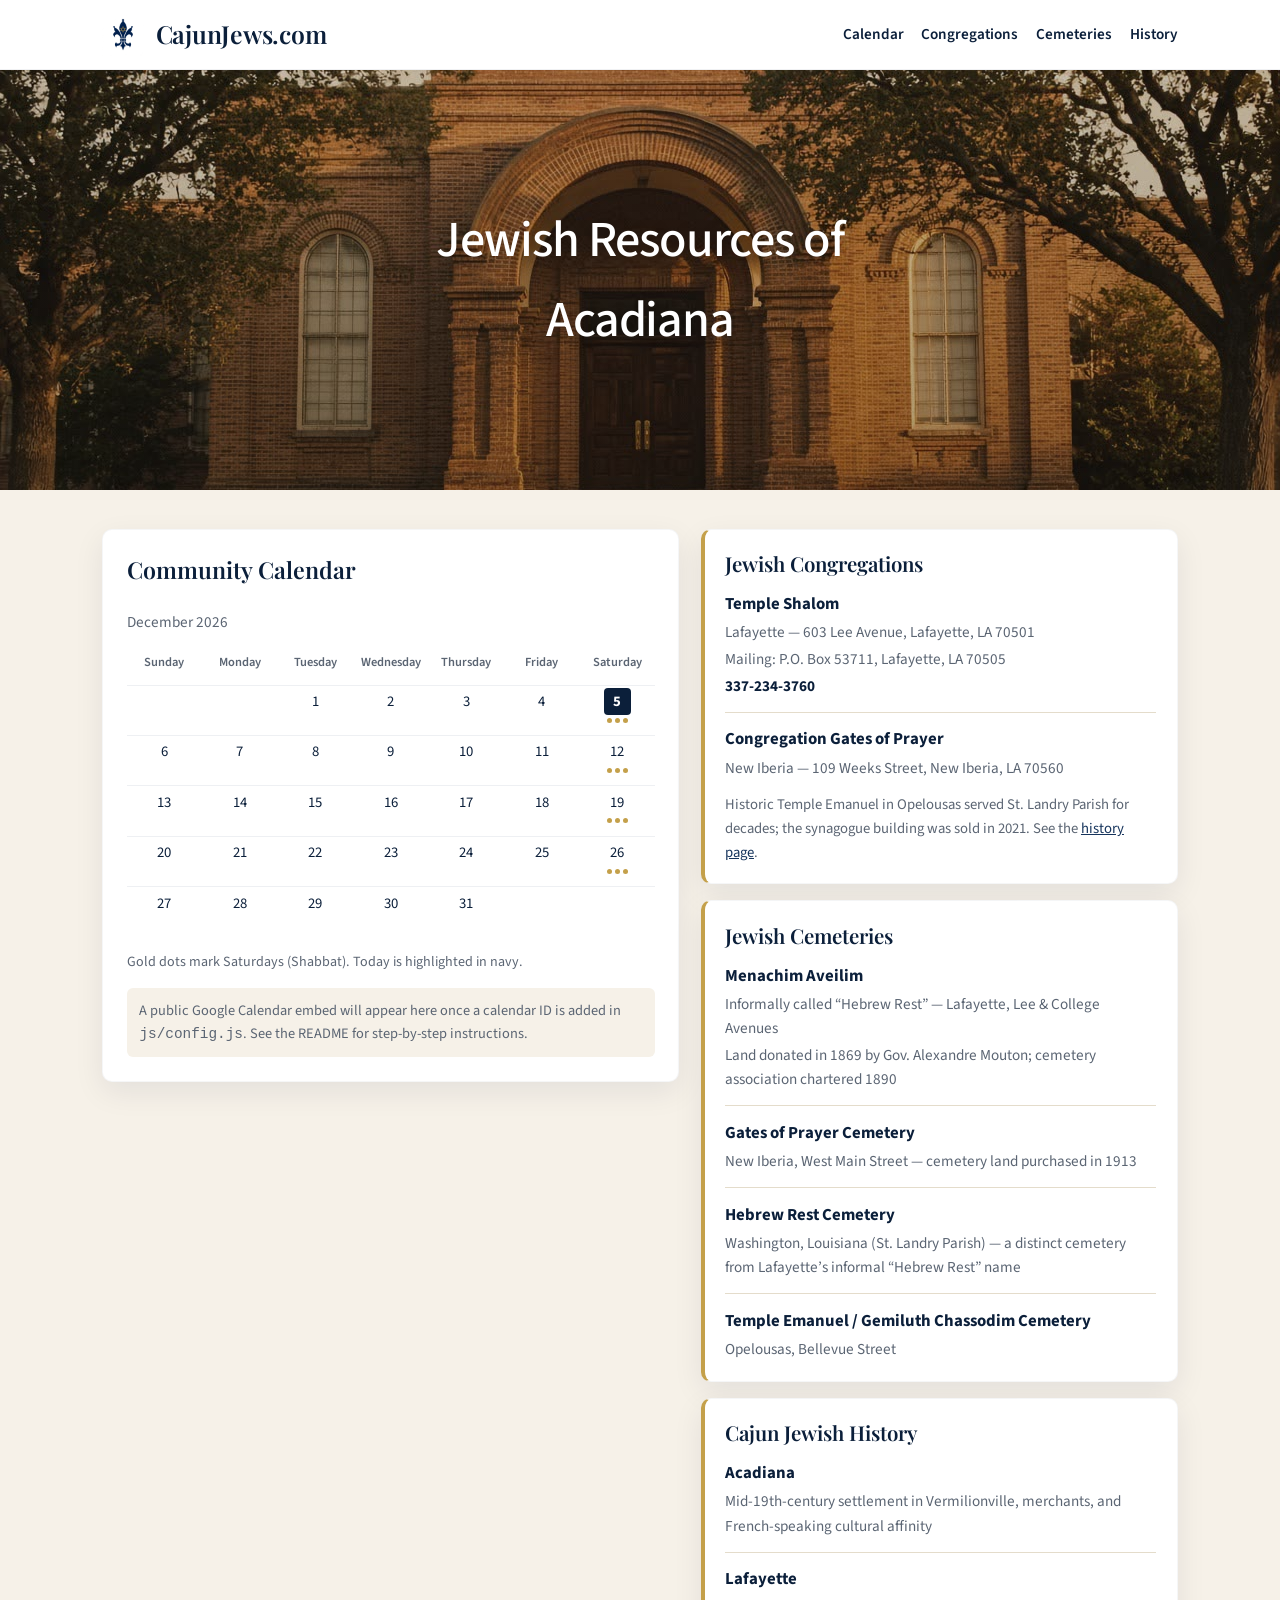
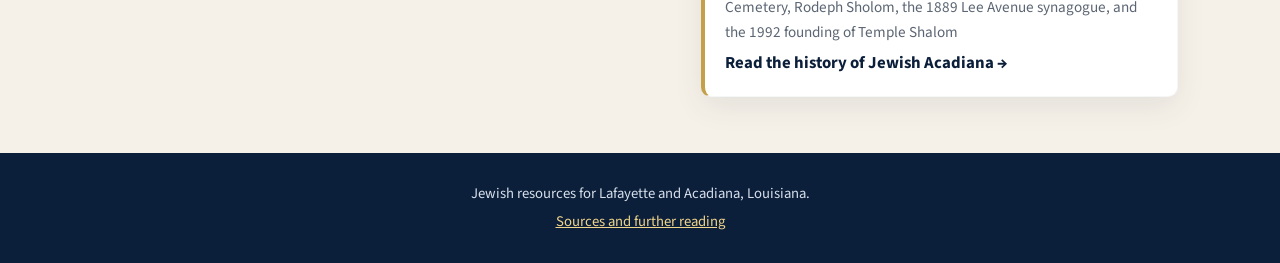
==== index.html @ 1f12e93f "Add static CajunJews.com GitHub Pages site Homepage matches the navy/gold/cream mockup with a decora" ====
<!DOCTYPE html>
<html lang="en">
<head>
  <meta charset="utf-8">
  <meta name="viewport" content="width=device-width, initial-scale=1">
  <title>CajunJews.com — Jewish Resources of Acadiana</title>
  <meta name="description" content="Jewish congregations, cemeteries, history, and community calendar for Lafayette and Acadiana, Louisiana.">
  <link rel="canonical" href="https://cajunjews.com/">
  <link rel="icon" href="assets/logo.png" type="image/png">
  <link rel="preconnect" href="https://fonts.googleapis.com">
  <link rel="preconnect" href="https://fonts.gstatic.com" crossorigin>
  <link href="https://fonts.googleapis.com/css2?family=Playfair+Display:wght@600;700&family=Source+Sans+3:ital,wght@0,400;0,600;0,700;1,400&display=swap" rel="stylesheet">
  <link rel="stylesheet" href="styles.css">
</head>
<body>
  <a class="skip-link" href="#main">Skip to content</a>

  <header class="site-header">
    <div class="header-inner">
      <a class="brand" href="index.html">
        <img src="assets/logo.png" width="42" height="42" alt="">
        <span class="brand-name">CajunJews.com</span>
      </a>
      <nav class="site-nav" aria-label="Primary">
        <a href="#calendar">Calendar</a>
        <a href="#congregations">Congregations</a>
        <a href="#cemeteries">Cemeteries</a>
        <a href="history.html">History</a>
      </nav>
    </div>
  </header>

  <section class="hero hero-home" aria-label="Jewish Resources of Acadiana">
    <h1>Jewish Resources of Acadiana</h1>
  </section>

  <main id="main" class="wrap">
    <div class="home-grid">
      <article class="card card-pad" id="calendar">
        <div class="cal-toolbar">
          <h2 id="calendar-heading">Community Calendar</h2>
        </div>
        <p class="cal-month" id="calendar-month-label"></p>
        <div id="calendar-grid"></div>
        <p class="cal-legend">Gold dots mark Saturdays (Shabbat). Today is highlighted in navy.</p>

        <p class="placeholder-note" id="calendar-placeholder-note">
          A public Google Calendar embed will appear here once a calendar ID is added in
          <code>js/config.js</code>. See the README for step-by-step instructions.
        </p>

        <div class="cal-embed" id="calendar-embed" hidden>
          <h3>Upcoming events</h3>
          <iframe
            id="calendar-iframe"
            title="Community Google Calendar"
            loading="lazy"
          ></iframe>
        </div>
      </article>

      <div class="resource-stack">
        <section class="card resource-card" id="congregations" aria-labelledby="congregations-heading">
          <h2 id="congregations-heading">Jewish Congregations</h2>
          <ul class="resource-list">
            <li>
              <a href="https://www.templeshalomlala.org/">Temple Shalom</a>
              <span class="detail">Lafayette — 603 Lee Avenue, Lafayette, LA 70501</span>
              <span class="detail">Mailing: P.O. Box 53711, Lafayette, LA 70505</span>
              <span class="detail"><a href="tel:+13372343760">337-234-3760</a></span>
            </li>
            <li>
              <span class="place">Congregation Gates of Prayer</span>
              <span class="detail">New Iberia — 109 Weeks Street, New Iberia, LA 70560</span>
            </li>
          </ul>
          <p class="note">Historic Temple Emanuel in Opelousas served St. Landry Parish for decades; the synagogue building was sold in 2021. See the <a href="history.html#opelousas">history page</a>.</p>
        </section>

        <section class="card resource-card" id="cemeteries" aria-labelledby="cemeteries-heading">
          <h2 id="cemeteries-heading">Jewish Cemeteries</h2>
          <ul class="resource-list">
            <li>
              <span class="place">Menachim Aveilim</span>
              <span class="detail">Informally called “Hebrew Rest” — Lafayette, Lee &amp; College Avenues</span>
              <span class="detail">Land donated in 1869 by Gov. Alexandre Mouton; cemetery association chartered 1890</span>
            </li>
            <li>
              <span class="place">Gates of Prayer Cemetery</span>
              <span class="detail">New Iberia, West Main Street — cemetery land purchased in 1913</span>
            </li>
            <li>
              <span class="place">Hebrew Rest Cemetery</span>
              <span class="detail">Washington, Louisiana (St. Landry Parish) — a distinct cemetery from Lafayette’s informal “Hebrew Rest” name</span>
            </li>
            <li>
              <span class="place">Temple Emanuel / Gemiluth Chassodim Cemetery</span>
              <span class="detail">Opelousas, Bellevue Street</span>
            </li>
          </ul>
        </section>

        <section class="card resource-card" id="history-card" aria-labelledby="history-heading">
          <h2 id="history-heading">Cajun Jewish History</h2>
          <ul class="resource-list">
            <li>
              <span class="place">Acadiana</span>
              <span class="detail">Mid-19th-century settlement in Vermilionville, merchants, and French-speaking cultural affinity</span>
            </li>
            <li>
              <span class="place">Lafayette</span>
              <span class="detail">Cemetery, Rodeph Sholom, the 1889 Lee Avenue synagogue, and the 1992 founding of Temple Shalom</span>
            </li>
          </ul>
          <a class="card-link" href="history.html">Read the history of Jewish Acadiana →</a>
        </section>
      </div>
    </div>
  </main>

  <footer class="site-footer">
    <p>Jewish resources for Lafayette and Acadiana, Louisiana.</p>
    <p><a href="history.html#sources">Sources and further reading</a></p>
  </footer>

  <script src="js/config.js"></script>
  <script src="js/calendar.js"></script>
</body>
</html>
---- styles.css ----
:root {
  --navy: #0b1f3a;
  --navy-deep: #071526;
  --navy-soft: #16345c;
  --gold: #c4a04a;
  --gold-deep: #a8862e;
  --cream: #f6f1e8;
  --cream-dark: #efe7d8;
  --paper: #ffffff;
  --ink: #1a2433;
  --muted: #5b6573;
  --line: #e4dccb;
  --shadow: 0 10px 30px rgba(11, 31, 58, 0.08);
  --radius: 10px;
  --header-h: 4.5rem;
  --serif: "Playfair Display", "Iowan Old Style", "Palatino Linotype", Palatino, Georgia, serif;
  --sans: "Source Sans 3", "Segoe UI", "Helvetica Neue", Helvetica, Arial, sans-serif;
}

*,
*::before,
*::after {
  box-sizing: border-box;
}

html {
  scroll-behavior: smooth;
}

@media (prefers-reduced-motion: reduce) {
  html { scroll-behavior: auto; }
  *,
  *::before,
  *::after {
    animation: none !important;
    transition: none !important;
  }
}

body {
  margin: 0;
  font-family: var(--sans);
  font-size: 1.05rem;
  line-height: 1.6;
  color: var(--ink);
  background: var(--cream);
}

img {
  max-width: 100%;
  height: auto;
}

a {
  color: var(--navy-soft);
}

a:hover {
  color: var(--gold-deep);
}

a:focus-visible,
button:focus-visible {
  outline: 3px solid var(--gold);
  outline-offset: 3px;
}

.skip-link {
  position: absolute;
  left: 0.75rem;
  top: -3rem;
  z-index: 100;
  background: var(--navy);
  color: #fff;
  padding: 0.5rem 0.85rem;
  border-radius: 4px;
}

.skip-link:focus {
  top: 0.75rem;
}

.visually-hidden {
  position: absolute;
  width: 1px;
  height: 1px;
  padding: 0;
  margin: -1px;
  overflow: hidden;
  clip: rect(0, 0, 0, 0);
  white-space: nowrap;
  border: 0;
}

/* Header */
.site-header {
  background: var(--paper);
  border-bottom: 1px solid rgba(11, 31, 58, 0.06);
}

.header-inner {
  max-width: 1120px;
  margin: 0 auto;
  padding: 0.85rem 1.4rem;
  display: flex;
  align-items: center;
  justify-content: space-between;
  gap: 1.25rem;
}

.brand {
  display: flex;
  align-items: center;
  gap: 0.7rem;
  text-decoration: none;
  color: var(--navy);
}

.brand img {
  width: 42px;
  height: 42px;
  object-fit: contain;
  display: block;
}

.brand-name {
  font-family: var(--serif);
  font-weight: 600;
  font-size: 1.55rem;
  letter-spacing: -0.01em;
  line-height: 1;
}

.site-nav {
  display: flex;
  flex-wrap: wrap;
  gap: 0.35rem 1.1rem;
}

.site-nav a {
  color: var(--navy);
  text-decoration: none;
  font-size: 0.95rem;
  font-weight: 600;
}

.site-nav a:hover,
.site-nav a[aria-current="page"] {
  color: var(--gold-deep);
}

/* Hero */
.hero {
  position: relative;
  min-height: clamp(260px, 42vw, 420px);
  display: grid;
  place-items: center;
  background:
    linear-gradient(180deg, rgba(11, 31, 58, 0.28), rgba(11, 31, 58, 0.38)),
    var(--navy) center / cover no-repeat;
  color: #fff;
  text-align: center;
  padding: 3.5rem 1.25rem;
}

.hero-home {
  background-image:
    linear-gradient(180deg, rgba(20, 16, 10, 0.22), rgba(20, 16, 10, 0.34)),
    url("assets/hero.jpg");
  background-position: center 62%;
  background-size: cover;
}

.hero h1 {
  margin: 0;
  font-family: var(--sans);
  font-weight: 500;
  font-size: clamp(1.85rem, 4.4vw, 3.15rem);
  letter-spacing: -0.02em;
  text-shadow: 0 2px 16px rgba(0, 0, 0, 0.28);
  max-width: 18ch;
}

.hero-kicker {
  margin: 0 0 0.55rem;
  font-size: 0.82rem;
  letter-spacing: 0.16em;
  text-transform: uppercase;
  color: #f3e6c4;
}

/* Layout */
.wrap {
  max-width: 1120px;
  margin: 0 auto;
  padding: 2.4rem 1.4rem 3.5rem;
}

.home-grid {
  display: grid;
  grid-template-columns: minmax(0, 1.15fr) minmax(0, 0.95fr);
  gap: 1.35rem;
  align-items: start;
}

.card {
  background: var(--paper);
  border-radius: var(--radius);
  box-shadow: var(--shadow);
  border: 1px solid rgba(11, 31, 58, 0.04);
}

.card-pad {
  padding: 1.35rem 1.45rem 1.5rem;
}

.resource-card {
  padding: 1.15rem 1.3rem 1.2rem 1.25rem;
  border-left: 4px solid var(--gold);
}

.resource-stack {
  display: grid;
  gap: 1rem;
}

.card h2 {
  margin: 0 0 1rem;
  font-family: var(--serif);
  font-size: 1.45rem;
  font-weight: 600;
  color: var(--navy);
}

.resource-card h2 {
  margin-bottom: 0.65rem;
  font-size: 1.28rem;
}

.resource-list {
  list-style: none;
  margin: 0;
  padding: 0;
}

.resource-list > li + li {
  margin-top: 0.85rem;
  padding-top: 0.85rem;
  border-top: 1px solid var(--line);
}

.resource-list a {
  color: var(--navy);
  font-weight: 700;
  text-decoration: none;
}

.resource-list a:hover {
  color: var(--gold-deep);
  text-decoration: underline;
}

.place {
  font-weight: 700;
  color: var(--navy);
}

.detail {
  display: block;
  color: var(--muted);
  font-size: 0.95rem;
  margin-top: 0.15rem;
}

.note {
  margin: 0.85rem 0 0;
  color: var(--muted);
  font-size: 0.92rem;
}

.card-link {
  display: inline-block;
  margin-top: 0.35rem;
  font-weight: 700;
  color: var(--navy);
  text-decoration: none;
}

.card-link:hover {
  color: var(--gold-deep);
  text-decoration: underline;
}

/* Calendar */
.cal-toolbar {
  display: flex;
  align-items: baseline;
  justify-content: space-between;
  gap: 1rem;
  margin-bottom: 0.35rem;
}

.cal-month {
  margin: 0 0 0.85rem;
  color: var(--muted);
  font-size: 0.95rem;
}

.cal-grid {
  width: 100%;
  border-collapse: collapse;
  table-layout: fixed;
}

.cal-grid th {
  font-weight: 600;
  font-size: 0.78rem;
  color: var(--muted);
  padding: 0.35rem 0 0.7rem;
  text-align: center;
}

.cal-day-short {
  display: none;
}

.cal-grid td {
  height: 3.15rem;
  vertical-align: top;
  text-align: center;
  padding: 0.15rem 0.1rem 0.35rem;
  border-top: 1px solid #eef0f3;
}

.cal-num {
  display: inline-flex;
  align-items: center;
  justify-content: center;
  min-width: 1.7rem;
  height: 1.7rem;
  border-radius: 4px;
  font-size: 0.92rem;
  color: var(--navy);
}

.is-today .cal-num {
  background: var(--navy);
  color: #fff;
  font-weight: 700;
}

.cal-dots {
  display: flex;
  justify-content: center;
  gap: 3px;
  margin-top: 0.15rem;
}

.cal-dots i {
  width: 5px;
  height: 5px;
  border-radius: 50%;
  background: var(--gold);
  display: block;
}

.cal-legend {
  margin: 0.85rem 0 0;
  font-size: 0.88rem;
  color: var(--muted);
}

.cal-embed {
  margin-top: 1.1rem;
  border-top: 1px solid var(--line);
  padding-top: 1rem;
}

.cal-embed h3 {
  margin: 0 0 0.65rem;
  font-size: 1rem;
  color: var(--navy);
}

.cal-embed iframe {
  width: 100%;
  min-height: 420px;
  border: 0;
  border-radius: 8px;
  background: #fff;
}

.placeholder-note {
  margin: 0.9rem 0 0;
  padding: 0.7rem 0.8rem;
  background: var(--cream);
  border-radius: 6px;
  color: var(--muted);
  font-size: 0.9rem;
}

/* History article */
.article {
  background: var(--paper);
  border-radius: var(--radius);
  box-shadow: var(--shadow);
  padding: clamp(1.4rem, 3vw, 2.4rem) clamp(1.3rem, 4vw, 2.8rem);
}

.article h2 {
  font-family: var(--serif);
  color: var(--navy);
  font-size: 1.55rem;
  margin: 2rem 0 0.7rem;
}

.article h2:first-child {
  margin-top: 0;
}

.article h3 {
  color: var(--navy);
  font-size: 1.15rem;
  margin: 1.4rem 0 0.45rem;
}

.article p,
.article li {
  color: #2a3340;
}

.article ul {
  padding-left: 1.2rem;
}

.lede {
  font-size: 1.18rem;
  color: var(--navy);
}

.sources {
  margin-top: 2.2rem;
  padding-top: 1.2rem;
  border-top: 1px solid var(--line);
}

ol.sources,
.sources ol {
  padding-left: 1.2rem;
}

.sources a {
  overflow-wrap: anywhere;
}

.discrepancy {
  background: var(--cream);
  border-left: 4px solid var(--gold);
  padding: 0.85rem 1rem;
  margin: 1.1rem 0;
}

/* Footer */
.site-footer {
  background: var(--navy);
  color: #d7deea;
  padding: 1.6rem 1.4rem;
  text-align: center;
  font-size: 0.92rem;
}

.site-footer p {
  margin: 0.25rem 0;
}

.site-footer a {
  color: #f0d48a;
}

/* 404 */
.simple-page {
  min-height: 50vh;
  display: grid;
  place-items: center;
  text-align: center;
  padding: 3rem 1.4rem;
}

.simple-page h1 {
  font-family: var(--serif);
  color: var(--navy);
}

@media (max-width: 860px) {
  .home-grid {
    grid-template-columns: 1fr;
  }

  .header-inner {
    flex-direction: column;
    align-items: flex-start;
  }

  .brand-name {
    font-size: 1.4rem;
  }

  .hero {
    min-height: 240px;
    padding: 2.6rem 1rem;
  }
}

@media (max-width: 720px) {
  .cal-day-full {
    display: none;
  }

  .cal-day-short {
    display: inline;
  }
}

@media (max-width: 520px) {
  .cal-grid td {
    height: 2.7rem;
  }

  .cal-num {
    min-width: 1.45rem;
    height: 1.45rem;
    font-size: 0.82rem;
  }

  .resource-card,
  .card-pad {
    padding-left: 1rem;
    padding-right: 1rem;
  }
}
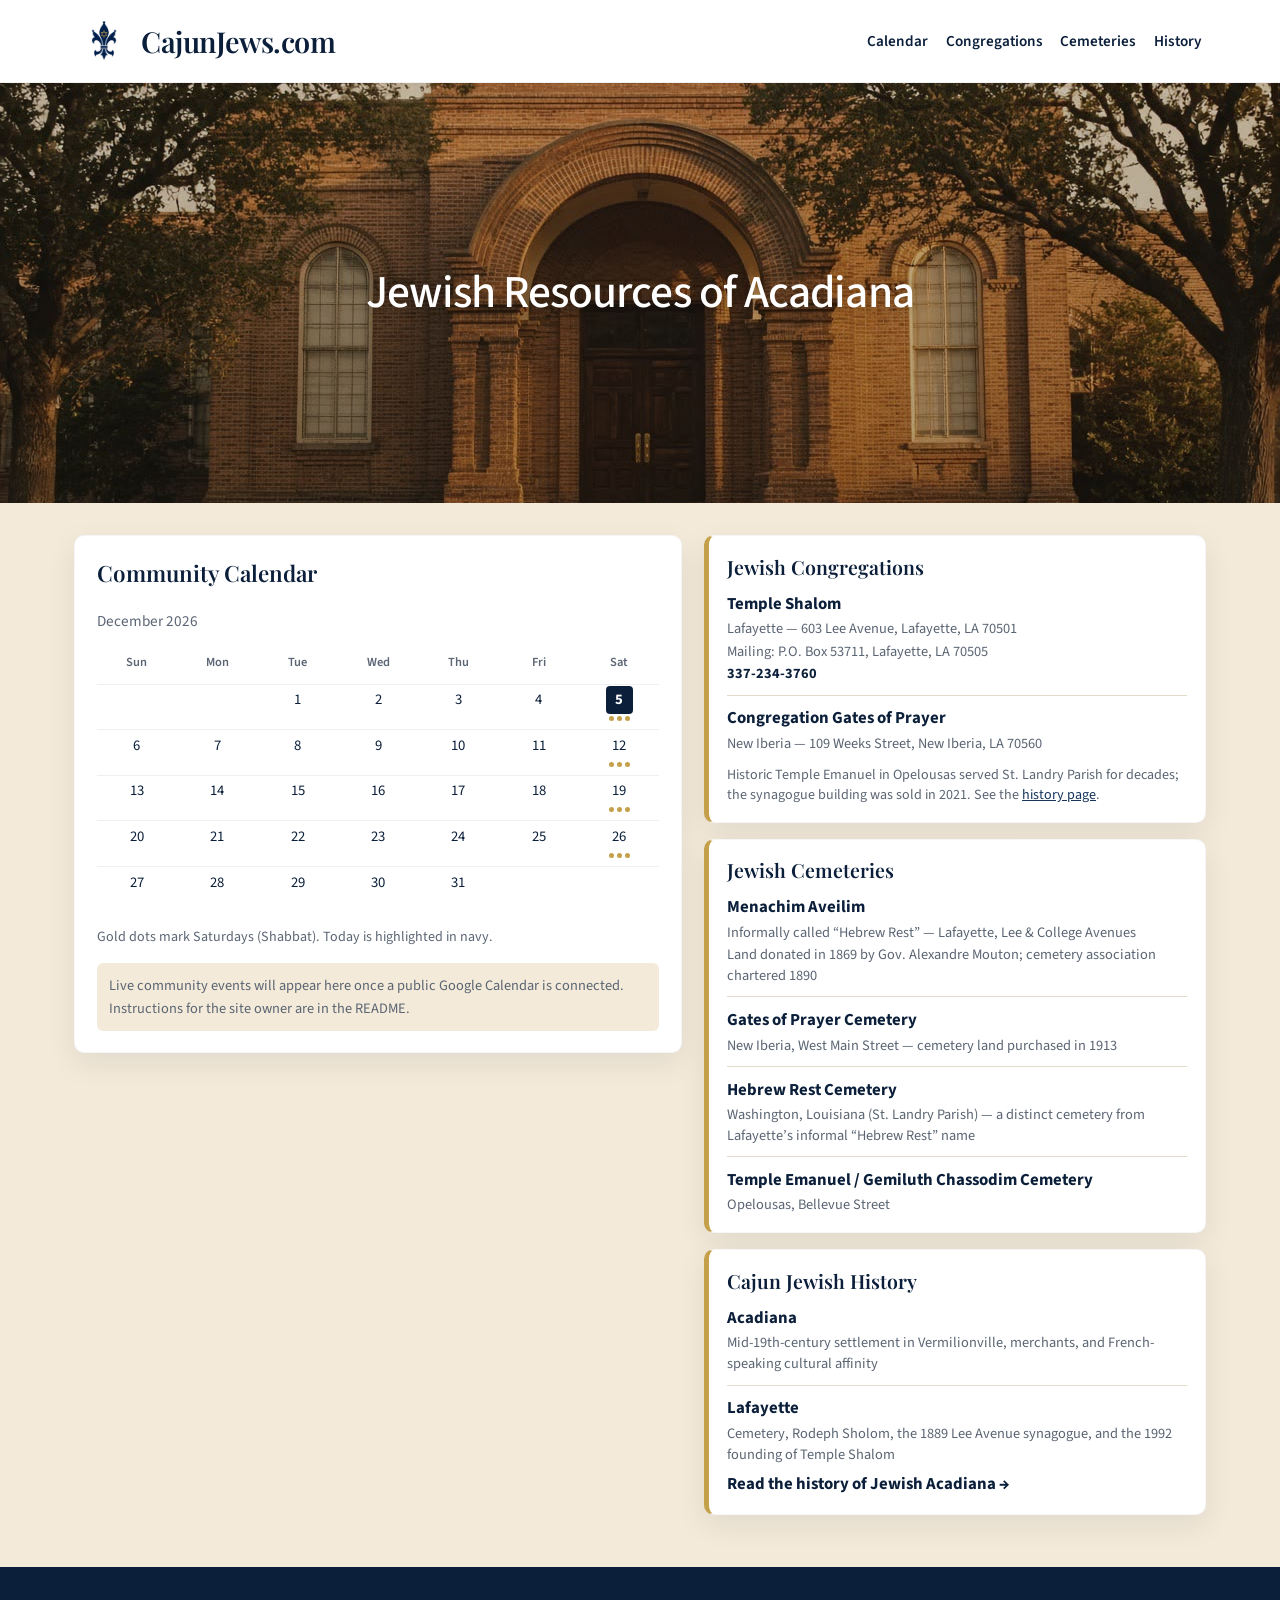
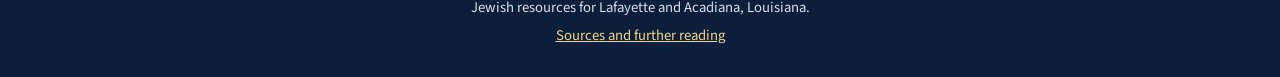
==== commit 650159f6: "Tighten homepage layout to match the mockup more closely Keep the hero title on one line, enlarge th" ====
--- a/index.html
+++ b/index.html
@@ -18,7 +18,7 @@
   <header class="site-header">
     <div class="header-inner">
       <a class="brand" href="index.html">
-        <img src="assets/logo.png" width="42" height="42" alt="">
+        <img src="assets/logo.png" width="52" height="52" alt="">
         <span class="brand-name">CajunJews.com</span>
       </a>
       <nav class="site-nav" aria-label="Primary">
@@ -45,8 +45,8 @@
         <p class="cal-legend">Gold dots mark Saturdays (Shabbat). Today is highlighted in navy.</p>
 
         <p class="placeholder-note" id="calendar-placeholder-note">
-          A public Google Calendar embed will appear here once a calendar ID is added in
-          <code>js/config.js</code>. See the README for step-by-step instructions.
+          Live community events will appear here once a public Google Calendar is connected.
+          Instructions for the site owner are in the README.
         </p>
 
         <div class="cal-embed" id="calendar-embed" hidden>
--- a/styles.css
+++ b/styles.css
@@ -4,8 +4,8 @@
   --navy-soft: #16345c;
   --gold: #c4a04a;
   --gold-deep: #a8862e;
-  --cream: #f6f1e8;
-  --cream-dark: #efe7d8;
+  --cream: #f3ead9;
+  --cream-dark: #e8dcc6;
   --paper: #ffffff;
   --ink: #1a2433;
   --muted: #5b6573;
@@ -99,9 +99,9 @@
 }
 
 .header-inner {
-  max-width: 1120px;
+  max-width: 1180px;
   margin: 0 auto;
-  padding: 0.85rem 1.4rem;
+  padding: 0.95rem 1.75rem;
   display: flex;
   align-items: center;
   justify-content: space-between;
@@ -117,8 +117,8 @@
 }
 
 .brand img {
-  width: 42px;
-  height: 42px;
+  width: 52px;
+  height: 52px;
   object-fit: contain;
   display: block;
 }
@@ -126,8 +126,8 @@
 .brand-name {
   font-family: var(--serif);
   font-weight: 600;
-  font-size: 1.55rem;
-  letter-spacing: -0.01em;
+  font-size: 1.8rem;
+  letter-spacing: -0.015em;
   line-height: 1;
 }
 
@@ -175,10 +175,13 @@
   margin: 0;
   font-family: var(--sans);
   font-weight: 500;
-  font-size: clamp(1.85rem, 4.4vw, 3.15rem);
+  font-size: clamp(1.7rem, 4vw, 2.85rem);
   letter-spacing: -0.02em;
   text-shadow: 0 2px 16px rgba(0, 0, 0, 0.28);
-  max-width: 18ch;
+}
+
+.hero-home h1 {
+  white-space: nowrap;
 }
 
 .hero-kicker {
@@ -191,9 +194,9 @@
 
 /* Layout */
 .wrap {
-  max-width: 1120px;
+  max-width: 1180px;
   margin: 0 auto;
-  padding: 2.4rem 1.4rem 3.5rem;
+  padding: 2rem 1.5rem 3.25rem;
 }
 
 .home-grid {
@@ -211,12 +214,12 @@
 }
 
 .card-pad {
-  padding: 1.35rem 1.45rem 1.5rem;
+  padding: 1.2rem 1.35rem 1.3rem;
 }
 
 .resource-card {
-  padding: 1.15rem 1.3rem 1.2rem 1.25rem;
-  border-left: 4px solid var(--gold);
+  padding: 0.95rem 1.15rem 1rem 1.15rem;
+  border-left: 5px solid var(--gold);
 }
 
 .resource-stack {
@@ -225,16 +228,16 @@
 }
 
 .card h2 {
-  margin: 0 0 1rem;
+  margin: 0 0 0.75rem;
   font-family: var(--serif);
-  font-size: 1.45rem;
+  font-size: 1.4rem;
   font-weight: 600;
   color: var(--navy);
 }
 
 .resource-card h2 {
-  margin-bottom: 0.65rem;
-  font-size: 1.28rem;
+  margin-bottom: 0.5rem;
+  font-size: 1.22rem;
 }
 
 .resource-list {
@@ -244,8 +247,8 @@
 }
 
 .resource-list > li + li {
-  margin-top: 0.85rem;
-  padding-top: 0.85rem;
+  margin-top: 0.6rem;
+  padding-top: 0.6rem;
   border-top: 1px solid var(--line);
 }
 
@@ -268,14 +271,16 @@
 .detail {
   display: block;
   color: var(--muted);
-  font-size: 0.95rem;
-  margin-top: 0.15rem;
+  font-size: 0.9rem;
+  line-height: 1.45;
+  margin-top: 0.1rem;
 }
 
 .note {
-  margin: 0.85rem 0 0;
+  margin: 0.65rem 0 0;
   color: var(--muted);
-  font-size: 0.92rem;
+  font-size: 0.88rem;
+  line-height: 1.45;
 }
 
 .card-link {
@@ -325,10 +330,10 @@
 }
 
 .cal-grid td {
-  height: 3.15rem;
+  height: 2.85rem;
   vertical-align: top;
   text-align: center;
-  padding: 0.15rem 0.1rem 0.35rem;
+  padding: 0.1rem 0.08rem 0.28rem;
   border-top: 1px solid #eef0f3;
 }
 
@@ -509,6 +514,10 @@
     min-height: 240px;
     padding: 2.6rem 1rem;
   }
+
+  .hero-home h1 {
+    white-space: normal;
+  }
 }
 
 @media (max-width: 720px) {
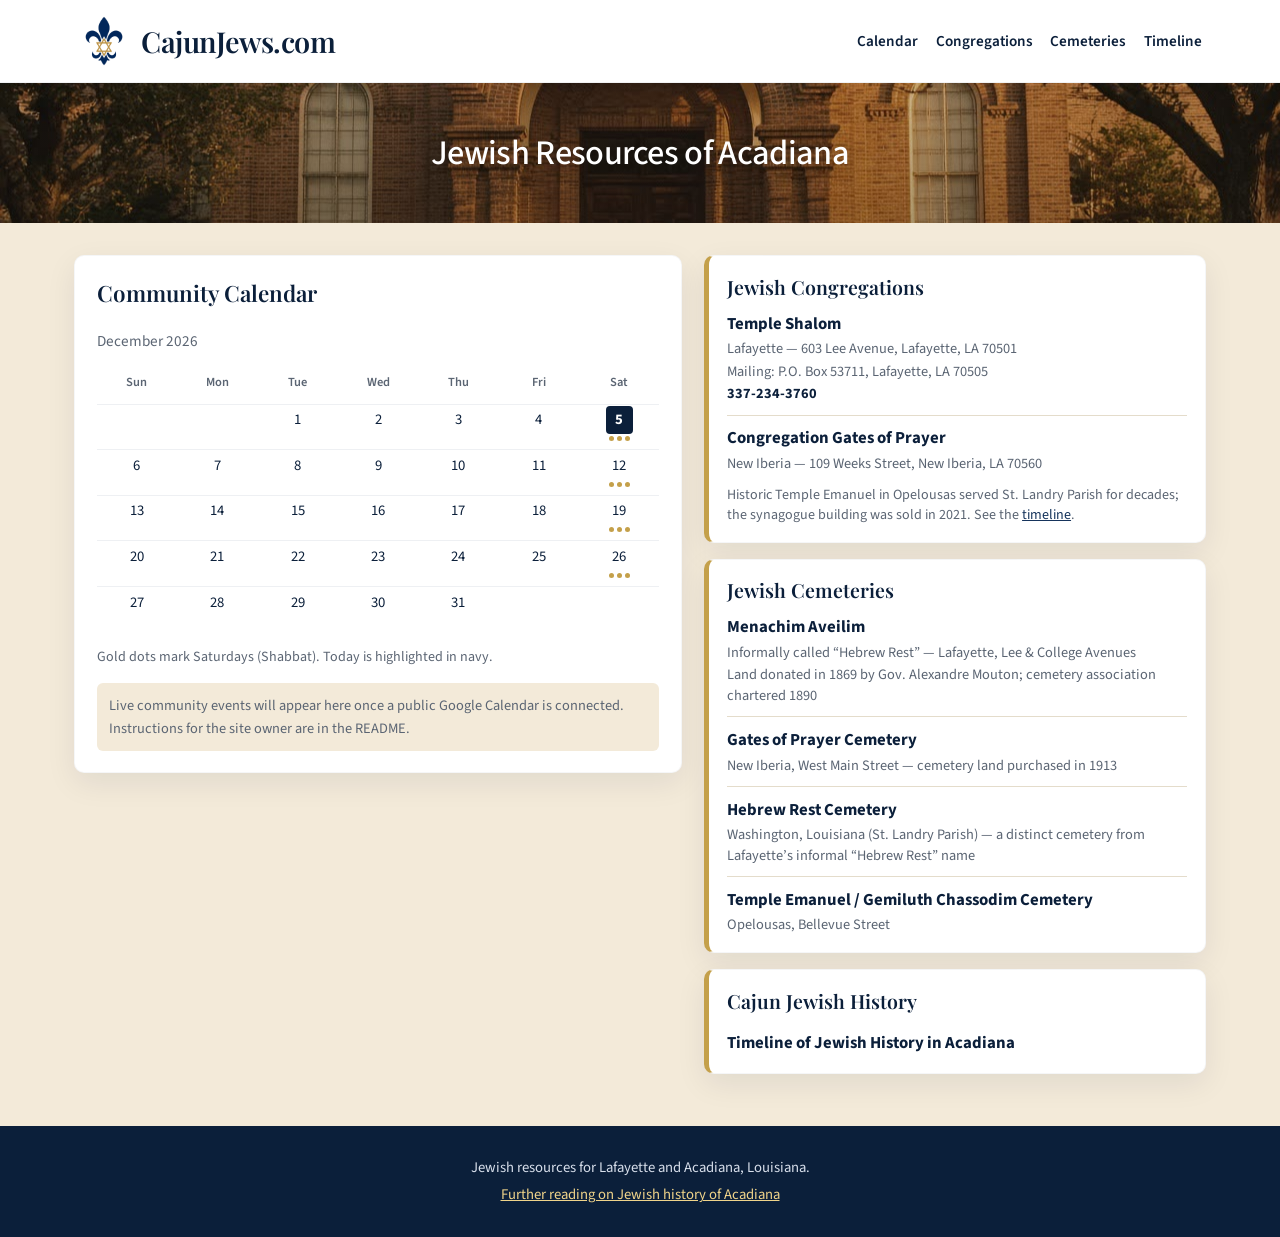
==== commit 6f8c8108: "Rewrite Acadiana Jewish history as a dated timeline Replace the essay page with a chronological, sou" ====
--- a/index.html
+++ b/index.html
@@ -25,7 +25,7 @@
         <a href="#calendar">Calendar</a>
         <a href="#congregations">Congregations</a>
         <a href="#cemeteries">Cemeteries</a>
-        <a href="history.html">History</a>
+        <a href="history.html">Timeline</a>
       </nav>
     </div>
   </header>
@@ -74,7 +74,7 @@
               <span class="detail">New Iberia — 109 Weeks Street, New Iberia, LA 70560</span>
             </li>
           </ul>
-          <p class="note">Historic Temple Emanuel in Opelousas served St. Landry Parish for decades; the synagogue building was sold in 2021. See the <a href="history.html#opelousas">history page</a>.</p>
+          <p class="note">Historic Temple Emanuel in Opelousas served St. Landry Parish for decades; the synagogue building was sold in 2021. See the <a href="history.html#year-2021">timeline</a>.</p>
         </section>
 
         <section class="card resource-card" id="cemeteries" aria-labelledby="cemeteries-heading">
@@ -102,17 +102,7 @@
 
         <section class="card resource-card" id="history-card" aria-labelledby="history-heading">
           <h2 id="history-heading">Cajun Jewish History</h2>
-          <ul class="resource-list">
-            <li>
-              <span class="place">Acadiana</span>
-              <span class="detail">Mid-19th-century settlement in Vermilionville, merchants, and French-speaking cultural affinity</span>
-            </li>
-            <li>
-              <span class="place">Lafayette</span>
-              <span class="detail">Cemetery, Rodeph Sholom, the 1889 Lee Avenue synagogue, and the 1992 founding of Temple Shalom</span>
-            </li>
-          </ul>
-          <a class="card-link" href="history.html">Read the history of Jewish Acadiana →</a>
+          <a class="card-link" href="history.html">Timeline of Jewish History in Acadiana</a>
         </section>
       </div>
     </div>
@@ -120,7 +110,7 @@
 
   <footer class="site-footer">
     <p>Jewish resources for Lafayette and Acadiana, Louisiana.</p>
-    <p><a href="history.html#sources">Sources and further reading</a></p>
+    <p><a href="history.html#further-reading">Further reading on Jewish history of Acadiana</a></p>
   </footer>
 
   <script src="js/config.js"></script>
--- a/styles.css
+++ b/styles.css
@@ -152,7 +152,7 @@
 /* Hero */
 .hero {
   position: relative;
-  min-height: clamp(260px, 42vw, 420px);
+  min-height: clamp(88px, 14vw, 140px);
   display: grid;
   place-items: center;
   background:
@@ -160,7 +160,7 @@
     var(--navy) center / cover no-repeat;
   color: #fff;
   text-align: center;
-  padding: 3.5rem 1.25rem;
+  padding: 1.05rem 1.25rem;
 }
 
 .hero-home {
@@ -175,7 +175,8 @@
   margin: 0;
   font-family: var(--sans);
   font-weight: 500;
-  font-size: clamp(1.7rem, 4vw, 2.85rem);
+  font-size: clamp(1.45rem, 3.4vw, 2.15rem);
+  line-height: 1.2;
   letter-spacing: -0.02em;
   text-shadow: 0 2px 16px rgba(0, 0, 0, 0.28);
 }
@@ -185,8 +186,8 @@
 }
 
 .hero-kicker {
-  margin: 0 0 0.55rem;
-  font-size: 0.82rem;
+  margin: 0 0 0.25rem;
+  font-size: 0.72rem;
   letter-spacing: 0.16em;
   text-transform: uppercase;
   color: #f3e6c4;
@@ -443,6 +444,48 @@
   color: var(--navy);
 }
 
+.timeline {
+  list-style: none;
+  margin: 1.25rem 0 0;
+  padding: 0 0 0 0.35rem;
+  border-left: 3px solid var(--gold);
+}
+
+.timeline > li {
+  position: relative;
+  padding: 0 0 1.35rem 1.35rem;
+}
+
+.timeline > li:last-child {
+  padding-bottom: 0.25rem;
+}
+
+.timeline > li::before {
+  content: "";
+  position: absolute;
+  left: -8px;
+  top: 0.45em;
+  width: 11px;
+  height: 11px;
+  border-radius: 50%;
+  background: var(--navy);
+  box-shadow: 0 0 0 2px var(--gold);
+}
+
+.timeline time {
+  display: block;
+  font-family: var(--serif);
+  font-weight: 700;
+  font-size: 1.18rem;
+  color: var(--navy);
+  margin-bottom: 0.2rem;
+}
+
+.timeline p {
+  margin: 0;
+  max-width: 62ch;
+}
+
 .sources {
   margin-top: 2.2rem;
   padding-top: 1.2rem;
@@ -511,8 +554,8 @@
   }
 
   .hero {
-    min-height: 240px;
-    padding: 2.6rem 1rem;
+    min-height: 80px;
+    padding: 0.9rem 1rem;
   }
 
   .hero-home h1 {
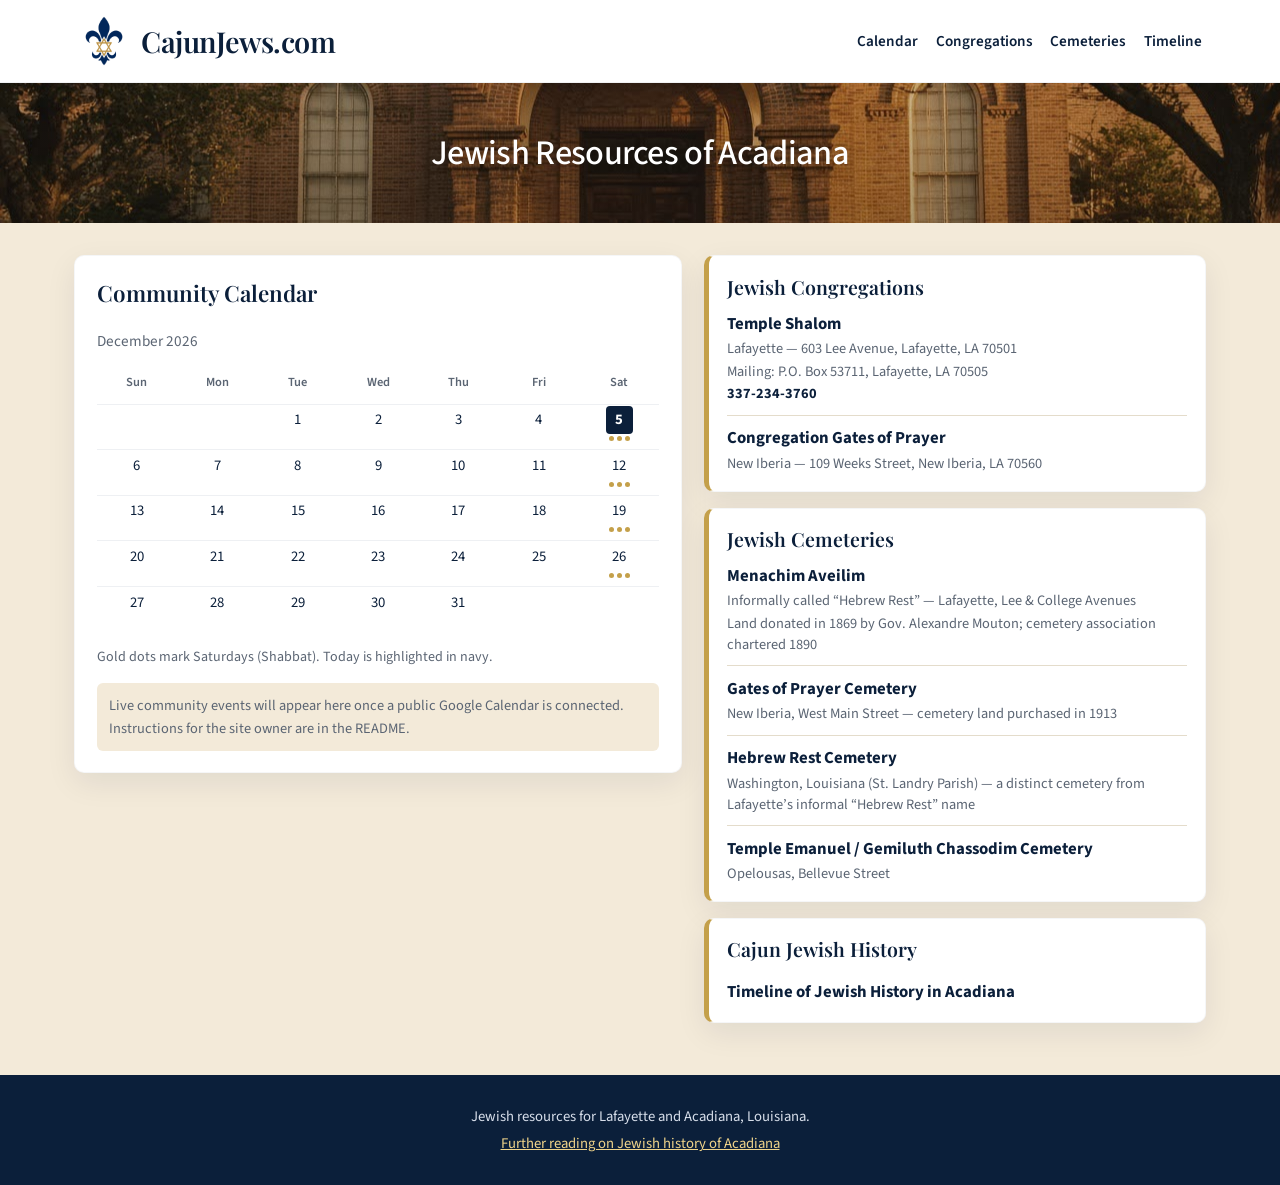
==== commit ab18ebf1: "Remove Temple Emanuel note from the homepage Drop the congregations-card paragraph about the 2021 Op" ====
--- a/index.html
+++ b/index.html
@@ -74,7 +74,6 @@
               <span class="detail">New Iberia — 109 Weeks Street, New Iberia, LA 70560</span>
             </li>
           </ul>
-          <p class="note">Historic Temple Emanuel in Opelousas served St. Landry Parish for decades; the synagogue building was sold in 2021. See the <a href="history.html#year-2021">timeline</a>.</p>
         </section>
 
         <section class="card resource-card" id="cemeteries" aria-labelledby="cemeteries-heading">
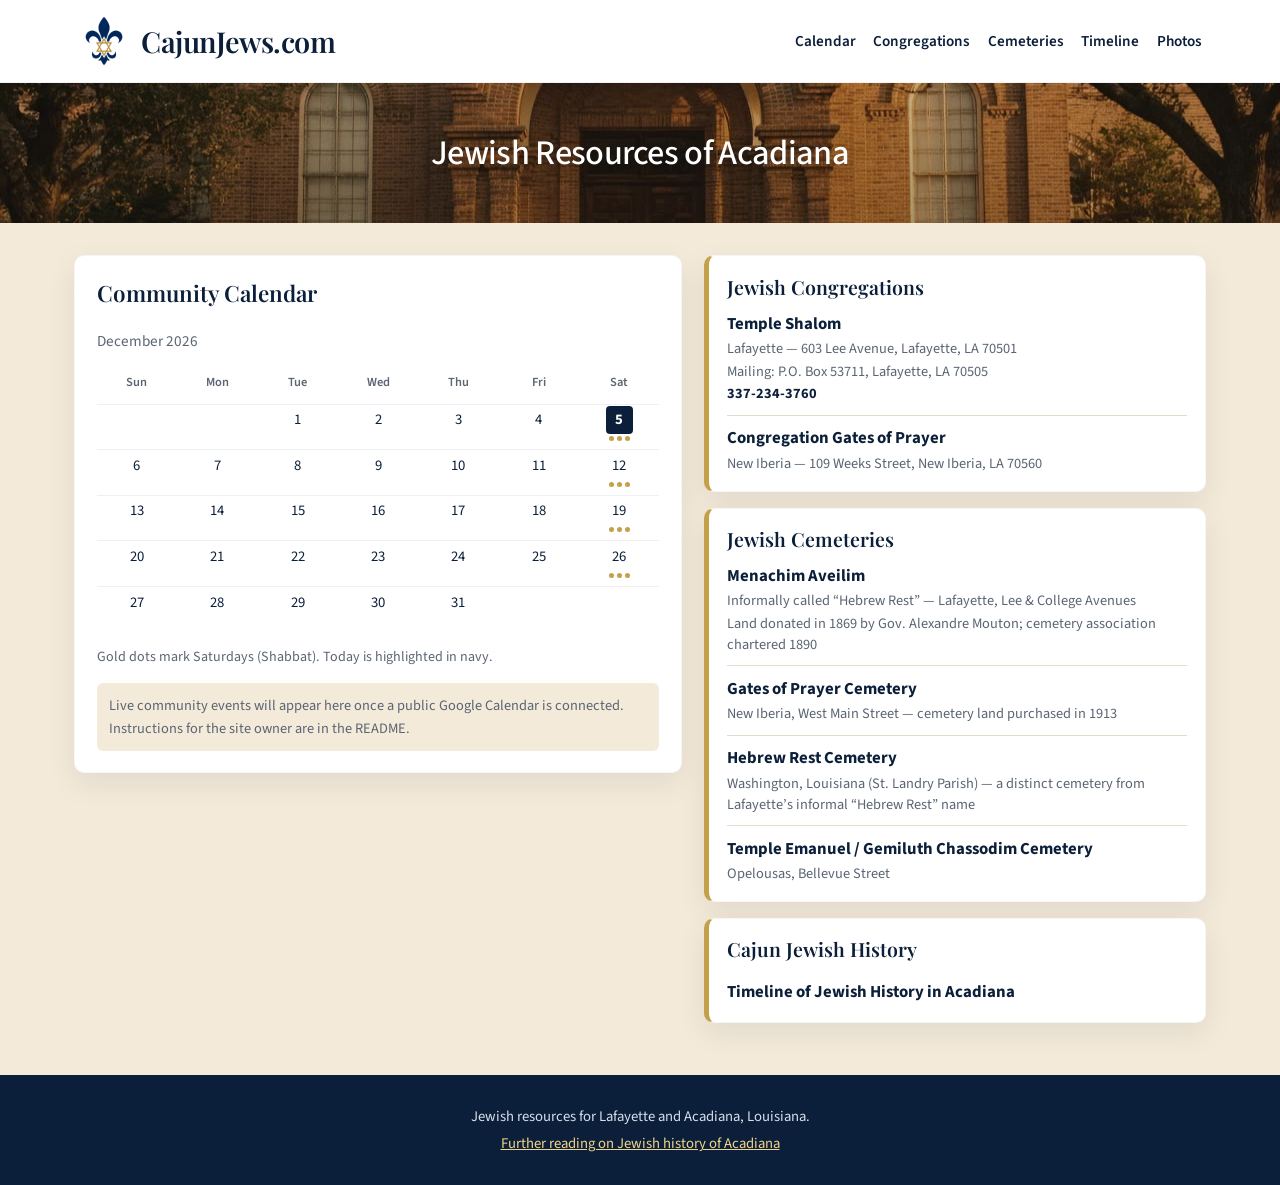
==== commit cfea28ba: "Add Photos of Jewish Life in Acadiana gallery New photos.html page with three rights-cleared images " ====
--- a/index.html
+++ b/index.html
@@ -26,6 +26,7 @@
         <a href="#congregations">Congregations</a>
         <a href="#cemeteries">Cemeteries</a>
         <a href="history.html">Timeline</a>
+        <a href="photos.html">Photos</a>
       </nav>
     </div>
   </header>
--- a/styles.css
+++ b/styles.css
@@ -508,6 +508,36 @@
   margin: 1.1rem 0;
 }
 
+.photo-gallery {
+  display: grid;
+  gap: 2.1rem;
+  margin-top: 1.6rem;
+}
+
+.photo-entry {
+  margin: 0;
+}
+
+.photo-entry img {
+  display: block;
+  width: 100%;
+  height: auto;
+  border-radius: 6px;
+  background: var(--cream-dark);
+}
+
+.photo-caption {
+  margin: 0.7rem 0 0.25rem;
+  font-weight: 700;
+  color: var(--navy);
+}
+
+.photo-credit {
+  margin: 0;
+  font-size: 0.9rem;
+  color: var(--muted);
+}
+
 /* Footer */
 .site-footer {
   background: var(--navy);
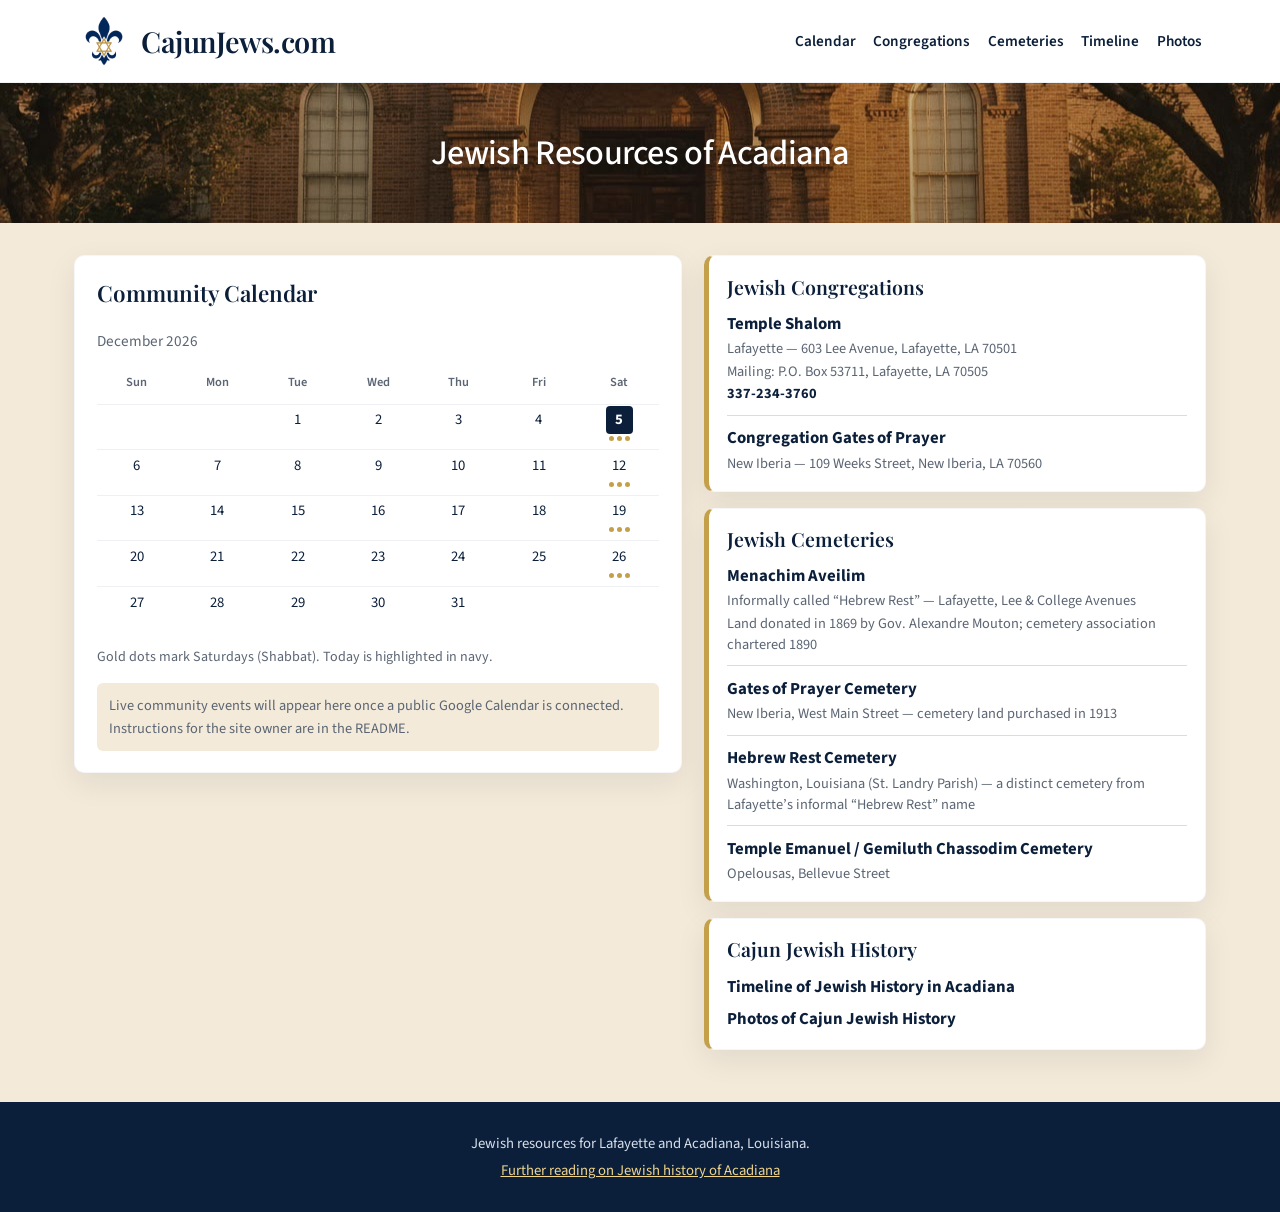
==== commit 75f3bad0: "Tighten photo credits and add homepage photos link Remove the photos page intro and site-policy publ" ====
--- a/index.html
+++ b/index.html
@@ -102,7 +102,10 @@
 
         <section class="card resource-card" id="history-card" aria-labelledby="history-heading">
           <h2 id="history-heading">Cajun Jewish History</h2>
-          <a class="card-link" href="history.html">Timeline of Jewish History in Acadiana</a>
+          <div class="card-links">
+            <a class="card-link" href="history.html">Timeline of Jewish History in Acadiana</a>
+            <a class="card-link" href="photos.html">Photos of Cajun Jewish History</a>
+          </div>
         </section>
       </div>
     </div>
--- a/styles.css
+++ b/styles.css
@@ -284,12 +284,23 @@
   line-height: 1.45;
 }
 
+.card-links {
+  display: flex;
+  flex-direction: column;
+  align-items: flex-start;
+  gap: 0.35rem;
+}
+
 .card-link {
   display: inline-block;
   margin-top: 0.35rem;
   font-weight: 700;
   color: var(--navy);
   text-decoration: none;
+}
+
+.card-links .card-link {
+  margin-top: 0;
 }
 
 .card-link:hover {
@@ -514,6 +525,10 @@
   margin-top: 1.6rem;
 }
 
+.article > .photo-gallery:first-child {
+  margin-top: 0;
+}
+
 .photo-entry {
   margin: 0;
 }
